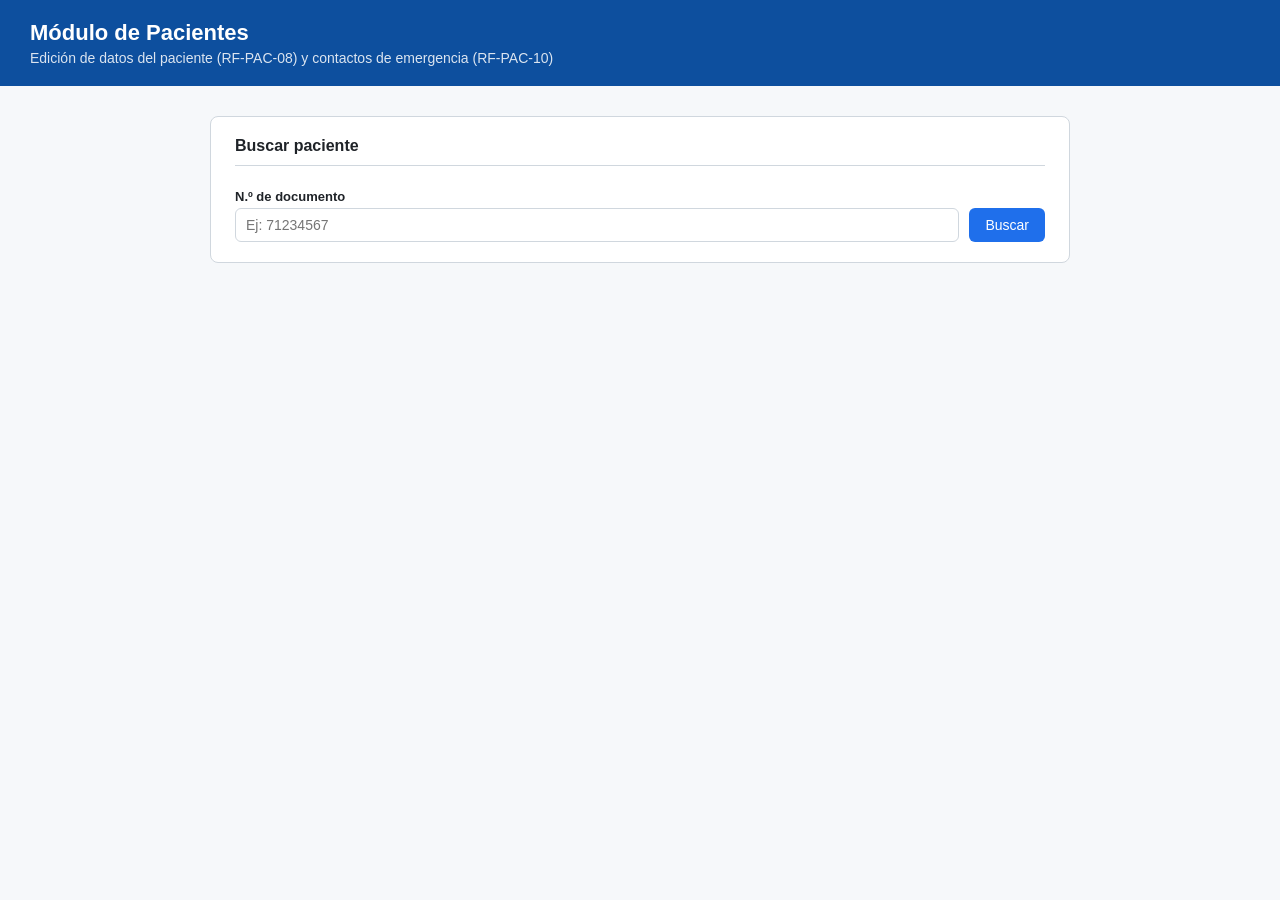
==== target/classes/static/index.html @ 1dc8c957 "soluciona errores en getEdad()" ====
<!DOCTYPE html>
<html lang="es">
<head>
<meta charset="UTF-8">
<meta name="viewport" content="width=device-width, initial-scale=1.0">
<title>Pacientes - Buscar</title>
<link rel="stylesheet" href="css/estilos.css">
</head>
<body>

<header>
    <h1>Módulo de Pacientes</h1>
    <p>Edición de datos del paciente (RF-PAC-08) y contactos de emergencia (RF-PAC-10)</p>
</header>

<main>
    <section>
        <h2>Buscar paciente</h2>
        <div class="fila-busqueda">
            <div>
                <label for="inputBusqueda">N.º de documento</label>
                <input id="inputBusqueda" type="text" placeholder="Ej: 71234567">
            </div>
            <button onclick="buscarPaciente()">Buscar</button>
        </div>
        <div id="mensajeBusqueda" class="mensaje"></div>
    </section>
</main>

<script src="js/comun.js"></script>
<script>
    async function buscarPaciente() {
        const documento = document.getElementById('inputBusqueda').value.trim();
        if (!documento) {
            mostrarMensaje('mensajeBusqueda', 'Ingresa un número de documento.', 'error');
            return;
        }
        try {
            const resp = await fetch(`${API_BASE}/documento/${encodeURIComponent(documento)}`);
            if (resp.status === 404) {
                mostrarMensaje('mensajeBusqueda', 'No se encontró ningún paciente con ese documento.', 'error');
                return;
            }
            if (!resp.ok) throw new Error('Error al buscar paciente');

            const paciente = await resp.json();
            irAPaciente(paciente.idPaciente);
        } catch (err) {
            mostrarMensaje('mensajeBusqueda', 'Error de conexión con la API: ' + err.message, 'error');
        }
    }

    document.getElementById('inputBusqueda').addEventListener('keydown', (e) => {
        if (e.key === 'Enter') buscarPaciente();
    });
</script>

</body>
</html>
---- target/classes/static/css/estilos.css ----
:root {
    --azul: #1f6feb;
    --azul-oscuro: #0d4f9e;
    --gris-borde: #d0d7de;
    --gris-fondo: #f6f8fa;
    --verde: #1a7f37;
    --rojo: #cf222e;
}
* { box-sizing: border-box; }
body {
    font-family: Segoe UI, Arial, sans-serif;
    background: var(--gris-fondo);
    margin: 0;
    padding: 0 0 60px 0;
    color: #1f2328;
}
header {
    background: var(--azul-oscuro);
    color: white;
    padding: 20px 30px;
}
header h1 { margin: 0; font-size: 22px; }
header p { margin: 4px 0 0; opacity: 0.85; font-size: 14px; }
nav.tabs {
    background: white;
    border-bottom: 1px solid var(--gris-borde);
    padding: 0 30px;
    display: flex;
    gap: 20px;
}
nav.tabs a {
    display: inline-block;
    padding: 12px 4px;
    color: #57606a;
    text-decoration: none;
    font-size: 14px;
    border-bottom: 2px solid transparent;
}
nav.tabs a.activo {
    color: var(--azul-oscuro);
    font-weight: 600;
    border-bottom-color: var(--azul);
}
main {
    max-width: 900px;
    margin: 30px auto;
    padding: 0 20px;
}
section {
    background: white;
    border: 1px solid var(--gris-borde);
    border-radius: 8px;
    padding: 20px 24px;
    margin-bottom: 24px;
}
section h2 {
    font-size: 16px;
    margin-top: 0;
    border-bottom: 1px solid var(--gris-borde);
    padding-bottom: 10px;
}
label {
    display: block;
    font-size: 13px;
    font-weight: 600;
    margin-bottom: 4px;
    margin-top: 10px;
}
input, select {
    width: 100%;
    padding: 8px 10px;
    border: 1px solid var(--gris-borde);
    border-radius: 6px;
    font-size: 14px;
}
.grid-2 {
    display: grid;
    grid-template-columns: 1fr 1fr;
    gap: 0 16px;
}
.grid-3 {
    display: grid;
    grid-template-columns: 1fr 1fr 1fr;
    gap: 0 16px;
}
.fila-busqueda {
    display: flex;
    gap: 10px;
    align-items: flex-end;
}
.fila-busqueda > div { flex: 1; }
button {
    background: var(--azul);
    color: white;
    border: none;
    padding: 9px 16px;
    border-radius: 6px;
    font-size: 14px;
    cursor: pointer;
    margin-top: 14px;
}
button:hover { background: var(--azul-oscuro); }
button.secundario {
    background: white;
    color: var(--azul);
    border: 1px solid var(--azul);
}
button.secundario:hover { background: #eef4ff; }
table {
    width: 100%;
    border-collapse: collapse;
    margin-top: 14px;
    font-size: 14px;
}
th, td {
    text-align: left;
    padding: 8px 10px;
    border-bottom: 1px solid var(--gris-borde);
}
th { background: var(--gris-fondo); }
.badge {
    display: inline-block;
    padding: 2px 8px;
    border-radius: 12px;
    font-size: 12px;
    font-weight: 600;
}
.badge.si { background: #dafbe1; color: var(--verde); }
.badge.no { background: #eee; color: #555; }
.mensaje {
    padding: 10px 14px;
    border-radius: 6px;
    margin-top: 12px;
    font-size: 14px;
    display: none;
}
.mensaje.ok { background: #dafbe1; color: var(--verde); display: block; }
.mensaje.error { background: #ffebe9; color: var(--rojo); display: block; }
.oculto { display: none; }
.accion-link {
    color: var(--azul);
    cursor: pointer;
    font-size: 13px;
    margin-right: 10px;
}
#infoPaciente {
    font-size: 14px;
    color: #57606a;
    margin-top: 4px;
}
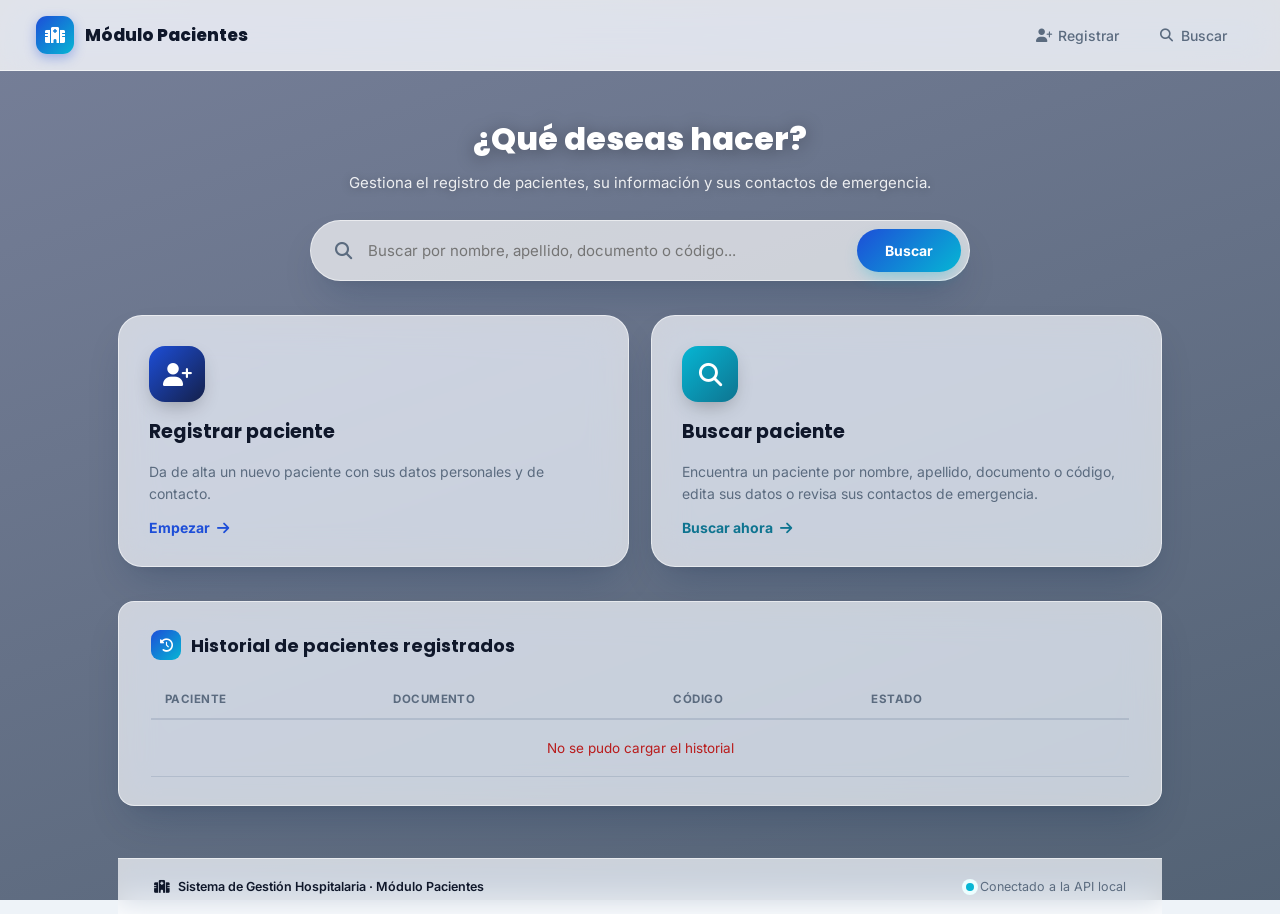
==== commit 2ee3d13a: "update changes" ====
--- a/target/classes/static/index.html
+++ b/target/classes/static/index.html
@@ -3,56 +3,125 @@
 <head>
 <meta charset="UTF-8">
 <meta name="viewport" content="width=device-width, initial-scale=1.0">
-<title>Pacientes - Buscar</title>
+<title>Pacientes - Inicio</title>
+<link rel="preconnect" href="https://fonts.googleapis.com">
+<link rel="preconnect" href="https://fonts.gstatic.com" crossorigin>
+<link href="https://fonts.googleapis.com/css2?family=Poppins:wght@600;700;800&family=Inter:wght@400;500;600;700&display=swap" rel="stylesheet">
+<link rel="stylesheet" href="https://cdnjs.cloudflare.com/ajax/libs/font-awesome/6.5.2/css/all.min.css">
 <link rel="stylesheet" href="css/estilos.css">
 </head>
 <body>
 
-<header>
-    <h1>Módulo de Pacientes</h1>
-    <p>Edición de datos del paciente (RF-PAC-08) y contactos de emergencia (RF-PAC-10)</p>
-</header>
+<div class="navbar">
+    <a href="index.html" class="logo">
+        <span class="icono"><i class="fa-solid fa-hospital"></i></span>
+        Módulo Pacientes
+    </a>
+    <nav>
+        <a href="registrar.html"><i class="fa-solid fa-user-plus"></i> Registrar</a>
+        <a href="buscar.html"><i class="fa-solid fa-magnifying-glass"></i> Buscar</a>
+    </nav>
+</div>
 
-<main>
-    <section>
-        <h2>Buscar paciente</h2>
-        <div class="fila-busqueda">
-            <div>
-                <label for="inputBusqueda">N.º de documento</label>
-                <input id="inputBusqueda" type="text" placeholder="Ej: 71234567">
-            </div>
-            <button onclick="buscarPaciente()">Buscar</button>
+<div class="contenido">
+    <div class="hero">
+        <h1>¿Qué deseas hacer?</h1>
+        <p>Gestiona el registro de pacientes, su información y sus contactos de emergencia.</p>
+
+        <form class="busqueda-hero" onsubmit="buscarDesdeHome(event)">
+            <i class="fa-solid fa-magnifying-glass"></i>
+            <input id="inputBusquedaHome" type="text" placeholder="Buscar por nombre, apellido, documento o código...">
+            <button type="submit">Buscar</button>
+        </form>
+    </div>
+
+    <div class="acciones-grid">
+        <a href="registrar.html" class="accion-card registrar">
+            <div class="icono-grande"><i class="fa-solid fa-user-plus"></i></div>
+            <h3>Registrar paciente</h3>
+            <p>Da de alta un nuevo paciente con sus datos personales y de contacto.</p>
+            <span class="ir">Empezar <i class="fa-solid fa-arrow-right"></i></span>
+        </a>
+
+        <a href="buscar.html" class="accion-card buscar">
+            <div class="icono-grande"><i class="fa-solid fa-magnifying-glass"></i></div>
+            <h3>Buscar paciente</h3>
+            <p>Encuentra un paciente por nombre, apellido, documento o código, edita sus datos o revisa sus contactos de emergencia.</p>
+            <span class="ir">Buscar ahora <i class="fa-solid fa-arrow-right"></i></span>
+        </a>
+    </div>
+
+    <div class="card">
+        <h2><i class="fa-solid fa-clock-rotate-left"></i> Historial de pacientes registrados</h2>
+        <div class="tabla-wrap">
+            <table class="historial">
+                <thead>
+                    <tr>
+                        <th>Paciente</th>
+                        <th>Documento</th>
+                        <th>Código</th>
+                        <th>Estado</th>
+                        <th></th>
+                    </tr>
+                </thead>
+                <tbody id="cuerpoHistorial">
+                    <tr><td colspan="5" style="color:#888; text-align:center; padding:24px;">Cargando pacientes...</td></tr>
+                </tbody>
+            </table>
         </div>
-        <div id="mensajeBusqueda" class="mensaje"></div>
-    </section>
-</main>
+    </div>
+
+    <div id="pieDePagina"></div>
+</div>
 
 <script src="js/comun.js"></script>
 <script>
-    async function buscarPaciente() {
-        const documento = document.getElementById('inputBusqueda').value.trim();
-        if (!documento) {
-            mostrarMensaje('mensajeBusqueda', 'Ingresa un número de documento.', 'error');
-            return;
-        }
+    function buscarDesdeHome(event) {
+        event.preventDefault();
+        const termino = document.getElementById('inputBusquedaHome').value.trim();
+        if (!termino) return;
+        window.location.href = `buscar.html?q=${encodeURIComponent(termino)}`;
+    }
+
+    async function cargarHistorial() {
+        const cuerpo = document.getElementById('cuerpoHistorial');
         try {
-            const resp = await fetch(`${API_BASE}/documento/${encodeURIComponent(documento)}`);
-            if (resp.status === 404) {
-                mostrarMensaje('mensajeBusqueda', 'No se encontró ningún paciente con ese documento.', 'error');
+            const resp = await fetch(API_BASE);
+            if (!resp.ok) throw new Error('No se pudo cargar el historial');
+            const pacientes = await resp.json();
+
+            if (pacientes.length === 0) {
+                cuerpo.innerHTML = `<tr><td colspan="5"><div class="vacio"><i class="fa-solid fa-folder-open"></i>Todavía no hay pacientes registrados.</div></td></tr>`;
                 return;
             }
-            if (!resp.ok) throw new Error('Error al buscar paciente');
 
-            const paciente = await resp.json();
-            irAPaciente(paciente.idPaciente);
+            cuerpo.innerHTML = '';
+            pacientes.forEach(p => {
+                const fila = document.createElement('tr');
+                fila.innerHTML = `
+                    <td>
+                        <div class="celda-paciente">
+                            <div class="avatar">${iniciales(p.nombres, p.apellidoPaterno)}</div>
+                            <span>${escapeHtml(p.nombres ?? '')} ${escapeHtml(p.apellidoPaterno ?? '')}</span>
+                        </div>
+                    </td>
+                    <td>${escapeHtml(p.numeroDocumento ?? '-')}</td>
+                    <td>${escapeHtml(p.codigoPaciente ?? '-')}</td>
+                    <td><span class="badge ${p.estado === 'Activo' ? 'si' : 'no'}">${escapeHtml(p.estado ?? '-')}</span></td>
+                    <td>
+                        <button class="icon-btn" title="Ver ficha" onclick="irAPaciente(${p.idPaciente})">
+                            <i class="fa-solid fa-arrow-right"></i>
+                        </button>
+                    </td>
+                `;
+                cuerpo.appendChild(fila);
+            });
         } catch (err) {
-            mostrarMensaje('mensajeBusqueda', 'Error de conexión con la API: ' + err.message, 'error');
+            cuerpo.innerHTML = `<tr><td colspan="5" style="color:#b91c1c; text-align:center; padding:20px;">${err.message}</td></tr>`;
         }
     }
 
-    document.getElementById('inputBusqueda').addEventListener('keydown', (e) => {
-        if (e.key === 'Enter') buscarPaciente();
-    });
+    cargarHistorial();
 </script>
 
 </body>
--- a/target/classes/static/css/estilos.css
+++ b/target/classes/static/css/estilos.css
@@ -1,150 +1,482 @@
 :root {
-    --azul: #1f6feb;
-    --azul-oscuro: #0d4f9e;
-    --gris-borde: #d0d7de;
-    --gris-fondo: #f6f8fa;
-    --verde: #1a7f37;
-    --rojo: #cf222e;
-}
+    --primary: #1d4ed8;
+    --primary-dark: #14204a;
+    --primary-light: #eef2ff;
+    --accent: #06b6d4;
+    --accent-dark: #0e7490;
+    --accent-light: #ecfeff;
+    --bg: #eef3f8;
+    --surface: #ffffff;
+    --border: rgba(15, 45, 80, .12);
+    --text: #0f172a;
+    --text-muted: #5b6b7f;
+    --success: #0d9488;
+    --success-bg: #dcfaf3;
+    --danger: #dc2626;
+    --danger-bg: #fee2e2;
+    --radius-sm: 10px;
+    --radius: 16px;
+    --radius-lg: 24px;
+    --glass-bg: rgba(255, 255, 255, .68);
+    --glass-border: rgba(255, 255, 255, .55);
+    --shadow: 0 1px 3px rgba(15, 23, 42, .08), 0 1px 2px rgba(15, 23, 42, .04);
+    --shadow-lg: 0 20px 40px -14px rgba(10, 40, 80, .28), 0 6px 14px -8px rgba(15, 23, 42, .1);
+}
+
 * { box-sizing: border-box; }
+html { min-height: 100%; }
+
+@keyframes entrarSuave {
+    from { opacity: 0; transform: translateY(14px); }
+    to { opacity: 1; transform: translateY(0); }
+}
+
 body {
-    font-family: Segoe UI, Arial, sans-serif;
-    background: var(--gris-fondo);
+    font-family: 'Inter', system-ui, -apple-system, 'Segoe UI', Arial, sans-serif;
     margin: 0;
-    padding: 0 0 60px 0;
-    color: #1f2328;
-}
-header {
-    background: var(--azul-oscuro);
-    color: white;
-    padding: 20px 30px;
-}
-header h1 { margin: 0; font-size: 22px; }
-header p { margin: 4px 0 0; opacity: 0.85; font-size: 14px; }
-nav.tabs {
-    background: white;
-    border-bottom: 1px solid var(--gris-borde);
-    padding: 0 30px;
-    display: flex;
-    gap: 20px;
-}
-nav.tabs a {
-    display: inline-block;
-    padding: 12px 4px;
-    color: #57606a;
+    padding: 0;
+    color: var(--text);
+    -webkit-font-smoothing: antialiased;
+    min-height: 100vh;
+    display: flex;
+    flex-direction: column;
+
+    background-color: var(--bg);
+    background-image:
+        linear-gradient(160deg, rgba(20, 32, 74, .55), rgba(10, 30, 55, .68)),
+        url("https://images.pexels.com/photos/6129870/pexels-photo-6129870.jpeg?auto=compress&cs=tinysrgb&w=1920");
+    background-size: cover;
+    background-position: center top;
+    background-repeat: no-repeat;
+    background-attachment: fixed;
+}
+
+h1, h2, h3 { font-family: 'Poppins', 'Inter', sans-serif; }
+
+/* ---------- NAVBAR ---------- */
+.navbar {
+    position: sticky;
+    top: 0;
+    z-index: 20;
+    background: rgba(255, 255, 255, .78);
+    backdrop-filter: blur(16px) saturate(180%);
+    -webkit-backdrop-filter: blur(16px) saturate(180%);
+    border-bottom: 1px solid var(--glass-border);
+    display: flex;
+    align-items: center;
+    justify-content: space-between;
+    padding: 16px 36px;
+}
+.navbar .logo {
+    display: flex;
+    align-items: center;
+    gap: 11px;
+    font-weight: 800;
+    font-size: 17px;
+    color: var(--text);
+    text-decoration: none;
+    font-family: 'Poppins', sans-serif;
+}
+.navbar .logo .icono {
+    width: 38px; height: 38px;
+    border-radius: 11px;
+    background: linear-gradient(135deg, var(--primary), var(--accent));
+    display: flex; align-items: center; justify-content: center;
+    color: white;
+    font-size: 16px;
+    box-shadow: 0 4px 12px rgba(29, 78, 216, .35);
+}
+.navbar nav {
+    display: flex;
+    gap: 6px;
+}
+.navbar nav a {
+    display: flex;
+    align-items: center;
+    gap: 7px;
+    padding: 9px 17px;
+    border-radius: 999px;
+    color: var(--text-muted);
     text-decoration: none;
     font-size: 14px;
-    border-bottom: 2px solid transparent;
-}
-nav.tabs a.activo {
-    color: var(--azul-oscuro);
+    font-weight: 500;
+    transition: background .18s ease, color .18s ease, transform .12s ease;
+}
+.navbar nav a i { font-size: 13px; width: 15px; text-align: center; }
+.navbar nav a:hover { background: rgba(29, 78, 216, .08); color: var(--primary-dark); transform: translateY(-1px); }
+.navbar nav a.activo { background: linear-gradient(135deg, var(--primary), var(--accent)); color: white; font-weight: 700; box-shadow: 0 4px 10px rgba(6, 182, 212, .3); }
+
+/* ---------- LAYOUT ---------- */
+.contenido {
+    flex: 1;
+    max-width: 1100px;
+    width: 100%;
+    margin: 0 auto;
+    padding: 44px 28px 0;
+}
+.hero { text-align: center; margin-bottom: 34px; animation: entrarSuave .5s ease both; }
+.hero h1 { font-size: 32px; margin: 0 0 10px; font-weight: 800; color: #ffffff; text-shadow: 0 2px 18px rgba(0,0,0,.35); }
+.hero p { color: rgba(255,255,255,.88); font-size: 15px; margin: 0; text-shadow: 0 1px 10px rgba(0,0,0,.3); }
+
+.busqueda-hero {
+    max-width: 660px;
+    margin: 28px auto 0;
+    display: flex;
+    gap: 10px;
+    background: var(--glass-bg);
+    backdrop-filter: blur(18px) saturate(180%);
+    -webkit-backdrop-filter: blur(18px) saturate(180%);
+    border: 1px solid var(--glass-border);
+    border-radius: 999px;
+    padding: 8px 8px 8px 24px;
+    box-shadow: var(--shadow-lg);
+}
+.busqueda-hero i { color: var(--text-muted); font-size: 17px; align-self: center; }
+.busqueda-hero input { border: none; background: transparent; padding: 12px 6px; font-size: 15px; }
+.busqueda-hero input:focus { box-shadow: none; }
+.busqueda-hero button { margin-top: 0; padding: 13px 28px; }
+
+.card {
+    background: var(--glass-bg);
+    backdrop-filter: blur(18px) saturate(180%);
+    -webkit-backdrop-filter: blur(18px) saturate(180%);
+    border: 1px solid var(--glass-border);
+    border-radius: var(--radius);
+    padding: 28px 32px;
+    margin-bottom: 26px;
+    box-shadow: var(--shadow-lg);
+    animation: entrarSuave .45s ease both;
+}
+.card h2 {
+    font-size: 18px;
+    margin: 0 0 20px;
+    font-weight: 700;
+    display: flex;
+    align-items: center;
+    gap: 10px;
+}
+.card h2 i {
+    color: white;
+    background: linear-gradient(135deg, var(--primary), var(--accent));
+    width: 30px; height: 30px;
+    border-radius: 9px;
+    display: inline-flex; align-items: center; justify-content: center;
+    font-size: 13px;
+}
+
+/* ---------- ACTION CARDS (home) ---------- */
+.acciones-grid { display: grid; grid-template-columns: 1fr 1fr; gap: 22px; margin-bottom: 34px; }
+
+.btn-volver {
+    background: rgba(255,255,255,.55);
+    color: var(--text-muted);
+    border: 1.5px solid var(--border);
+    box-shadow: none;
+    padding: 9px 18px;
+    font-size: 13.5px;
     font-weight: 600;
-    border-bottom-color: var(--azul);
-}
-main {
-    max-width: 900px;
-    margin: 30px auto;
-    padding: 0 20px;
-}
-section {
-    background: white;
-    border: 1px solid var(--gris-borde);
-    border-radius: 8px;
-    padding: 20px 24px;
-    margin-bottom: 24px;
-}
-section h2 {
-    font-size: 16px;
     margin-top: 0;
-    border-bottom: 1px solid var(--gris-borde);
-    padding-bottom: 10px;
-}
+    margin-bottom: 22px;
+}
+.btn-volver:hover { background: #fff; color: var(--primary-dark); border-color: var(--accent); transform: translateY(-1px); box-shadow: var(--shadow); }
+@media (max-width: 640px) { .acciones-grid { grid-template-columns: 1fr; } }
+.accion-card {
+    background: var(--glass-bg);
+    backdrop-filter: blur(18px) saturate(180%);
+    -webkit-backdrop-filter: blur(18px) saturate(180%);
+    border: 1px solid var(--glass-border);
+    border-radius: var(--radius-lg);
+    padding: 30px;
+    text-decoration: none;
+    color: var(--text);
+    display: flex;
+    flex-direction: column;
+    gap: 15px;
+    box-shadow: var(--shadow-lg);
+    transition: transform .22s cubic-bezier(.2,.8,.2,1), box-shadow .22s ease, border-color .22s ease;
+    animation: entrarSuave .5s ease both;
+}
+.accion-card:hover {
+    transform: translateY(-6px) scale(1.01);
+    box-shadow: 0 28px 50px -16px rgba(10, 40, 80, .38);
+    border-color: rgba(255,255,255,.9);
+}
+.accion-card .icono-grande {
+    width: 56px; height: 56px;
+    border-radius: 16px;
+    display: flex; align-items: center; justify-content: center;
+    color: white;
+    font-size: 23px;
+    box-shadow: 0 8px 20px -6px rgba(0,0,0,.3);
+}
+.accion-card.registrar .icono-grande { background: linear-gradient(135deg, var(--primary), var(--primary-dark)); }
+.accion-card.buscar .icono-grande { background: linear-gradient(135deg, var(--accent), var(--accent-dark)); }
+.accion-card h3 { margin: 0; font-size: 19px; }
+.accion-card p { margin: 0; color: var(--text-muted); font-size: 14px; line-height: 1.55; }
+.accion-card .ir { margin-top: auto; display: flex; align-items: center; gap: 7px; font-weight: 700; font-size: 14px; transition: gap .18s ease; }
+.accion-card:hover .ir { gap: 11px; }
+.accion-card.registrar .ir { color: var(--primary); }
+.accion-card.buscar .ir { color: var(--accent-dark); }
+
+/* ---------- FORM ---------- */
 label {
     display: block;
+    font-size: 12px;
+    font-weight: 700;
+    color: var(--text-muted);
+    margin-bottom: 6px;
+    margin-top: 16px;
+    text-transform: uppercase;
+    letter-spacing: .03em;
+}
+input, select {
+    width: 100%;
+    padding: 11px 13px;
+    border: 1.5px solid var(--border);
+    border-radius: var(--radius-sm);
+    font-size: 14px;
+    font-family: inherit;
+    background: rgba(255,255,255,.75);
+    transition: border-color .18s ease, box-shadow .18s ease, background .18s ease;
+}
+input:focus, select:focus {
+    outline: none;
+    border-color: var(--accent);
+    background: #fff;
+    box-shadow: 0 0 0 4px var(--accent-light);
+}
+.grid-2 { display: grid; grid-template-columns: 1fr 1fr; gap: 0 18px; }
+.grid-3 { display: grid; grid-template-columns: 1fr 1fr 1fr; gap: 0 18px; }
+@media (max-width: 640px) { .grid-2, .grid-3 { grid-template-columns: 1fr; } }
+
+.seccion-form {
+    font-size: 12px;
+    font-weight: 800;
+    color: var(--accent-dark);
+    text-transform: uppercase;
+    letter-spacing: .05em;
+    margin-top: 26px;
+    padding-top: 16px;
+    border-top: 1px dashed var(--border);
+}
+.seccion-form:first-child { margin-top: 0; padding-top: 0; border-top: none; }
+
+/* ---------- BUTTONS ---------- */
+button, .btn {
+    background: linear-gradient(135deg, var(--primary), var(--accent));
+    color: white;
+    border: none;
+    padding: 12px 22px;
+    border-radius: 999px;
+    font-size: 14px;
+    font-weight: 700;
+    font-family: inherit;
+    cursor: pointer;
+    margin-top: 20px;
+    display: inline-flex;
+    align-items: center;
+    gap: 8px;
+    transition: transform .16s cubic-bezier(.2,.8,.2,1), box-shadow .16s ease, filter .16s ease;
+    text-decoration: none;
+    box-shadow: 0 8px 18px -6px rgba(6, 182, 212, .45);
+}
+button:hover, .btn:hover { transform: translateY(-2px); box-shadow: 0 12px 24px -6px rgba(6, 182, 212, .55); filter: brightness(1.04); }
+button:active, .btn:active { transform: translateY(0) scale(.97); }
+button.secundario, .btn.secundario {
+    background: rgba(255,255,255,.6);
+    color: var(--primary-dark);
+    border: 1.5px solid var(--border);
+    box-shadow: none;
+}
+button.secundario:hover, .btn.secundario:hover { background: #fff; border-color: var(--accent); color: var(--accent-dark); transform: translateY(-2px); box-shadow: var(--shadow); }
+button i { font-size: 13px; }
+
+/* ---------- BUSCADOR (segmented control) ---------- */
+.fila-busqueda {
+    display: flex;
+    gap: 10px;
+    align-items: center;
+    background: rgba(255,255,255,.55);
+    border: 1.5px solid var(--border);
+    border-radius: 999px;
+    padding: 6px 6px 6px 20px;
+}
+.fila-busqueda i { flex-shrink: 0; color: var(--text-muted); }
+.fila-busqueda input { border: none; background: transparent; padding: 9px 4px; }
+.fila-busqueda input:focus { box-shadow: none; background: transparent; }
+.fila-busqueda button { margin-top: 0; padding: 11px 24px; }
+
+.filtros {
+    display: flex;
+    gap: 3px;
+    margin: 18px 0 6px;
+    background: rgba(15, 45, 80, .06);
+    border: 1px solid var(--border);
+    border-radius: 999px;
+    padding: 4px;
+}
+.filtro-pill {
+    flex: 1;
+    text-align: center;
+    padding: 9px 12px;
+    border-radius: 999px;
+    border: none;
+    background: transparent;
+    color: var(--text-muted);
     font-size: 13px;
     font-weight: 600;
-    margin-bottom: 4px;
-    margin-top: 10px;
-}
-input, select {
-    width: 100%;
-    padding: 8px 10px;
-    border: 1px solid var(--gris-borde);
-    border-radius: 6px;
-    font-size: 14px;
-}
-.grid-2 {
-    display: grid;
-    grid-template-columns: 1fr 1fr;
-    gap: 0 16px;
-}
-.grid-3 {
-    display: grid;
-    grid-template-columns: 1fr 1fr 1fr;
-    gap: 0 16px;
-}
-.fila-busqueda {
-    display: flex;
+    cursor: pointer;
+    transition: all .2s cubic-bezier(.2,.8,.2,1);
+    margin-top: 0;
+    box-shadow: none;
+    white-space: nowrap;
+}
+.filtro-pill:hover { color: var(--text); }
+.filtro-pill.activo {
+    background: linear-gradient(135deg, var(--primary), var(--accent));
+    color: white;
+    box-shadow: 0 6px 14px -4px rgba(6, 182, 212, .45);
+}
+
+/* ---------- RESULTADOS / LISTAS EN TARJETA ---------- */
+.lista-resultados { margin-top: 20px; display: flex; flex-direction: column; gap: 12px; }
+.item-resultado {
+    display: flex;
+    align-items: center;
+    gap: 16px;
+    padding: 16px 18px;
+    background: rgba(255,255,255,.5);
+    border: 1.5px solid var(--border);
+    border-radius: var(--radius);
+    transition: border-color .18s ease, box-shadow .18s ease, transform .18s ease, background .18s ease;
+}
+.item-resultado:hover { border-color: var(--accent); box-shadow: var(--shadow-lg); transform: translateY(-2px); background: rgba(255,255,255,.75); }
+.avatar {
+    width: 44px; height: 44px;
+    border-radius: 50%;
+    background: linear-gradient(135deg, var(--primary), var(--primary-dark));
+    color: white;
+    display: flex; align-items: center; justify-content: center;
+    font-weight: 700;
+    font-size: 15px;
+    flex-shrink: 0;
+    box-shadow: 0 4px 10px rgba(0,0,0,.15);
+}
+.avatar.contacto { background: linear-gradient(135deg, #d97706, #92400e); }
+.item-info { flex: 1; min-width: 0; }
+.item-info .nombre { font-weight: 700; font-size: 15.5px; }
+.item-info .meta { font-size: 13px; color: var(--text-muted); margin-top: 3px; }
+.item-acciones { display: flex; align-items: center; gap: 10px; flex-shrink: 0; }
+
+.badge {
+    display: inline-flex;
+    align-items: center;
+    padding: 4px 11px;
+    border-radius: 999px;
+    font-size: 12px;
+    font-weight: 700;
+}
+.badge.si { background: var(--success-bg); color: #0f766e; }
+.badge.no { background: rgba(91,107,127,.12); color: var(--text-muted); }
+
+.vacio { text-align: center; padding: 40px 20px; color: var(--text-muted); font-size: 14px; }
+.vacio i { display: block; font-size: 32px; margin-bottom: 14px; opacity: .35; }
+
+/* ---------- TABLA HISTORIAL ---------- */
+.tabla-wrap { overflow-x: auto; margin-top: 8px; }
+table.historial { width: 100%; border-collapse: collapse; font-size: 13.5px; }
+table.historial thead th {
+    text-align: left;
+    font-size: 11.5px;
+    text-transform: uppercase;
+    letter-spacing: .04em;
+    color: var(--text-muted);
+    padding: 12px 14px;
+    border-bottom: 2px solid var(--border);
+}
+table.historial tbody td { padding: 14px; border-bottom: 1px solid var(--border); vertical-align: middle; }
+table.historial tbody tr { transition: background .15s ease; }
+table.historial tbody tr:hover { background: rgba(6, 182, 212, .08); }
+table.historial .celda-paciente { display: flex; align-items: center; gap: 11px; }
+table.historial .avatar { width: 34px; height: 34px; font-size: 12px; }
+.icon-btn {
+    width: 34px; height: 34px;
+    border-radius: 50%;
+    display: inline-flex; align-items: center; justify-content: center;
+    background: var(--primary-light);
+    color: var(--primary-dark);
+    border: none;
+    cursor: pointer;
+    margin-top: 0;
+    box-shadow: none;
+    padding: 0;
+    transition: all .18s ease;
+}
+.icon-btn:hover { background: linear-gradient(135deg, var(--primary), var(--accent)); color: white; transform: scale(1.08); }
+
+/* ---------- MENSAJES ---------- */
+.mensaje {
+    display: none;
+    align-items: center;
+    gap: 9px;
+    padding: 13px 17px;
+    border-radius: var(--radius-sm);
+    margin-top: 16px;
+    font-size: 13.5px;
+    font-weight: 500;
+    animation: entrarSuave .3s ease both;
+}
+.mensaje.ok { background: var(--success-bg); color: #0f5132; display: flex; }
+.mensaje.error { background: var(--danger-bg); color: #7f1d1d; display: flex; }
+
+.oculto { display: none !important; }
+
+/* ---------- RESUMEN DE PACIENTE (ficha) ---------- */
+.resumen-paciente {
+    display: flex;
+    align-items: center;
+    gap: 20px;
+    padding: 24px 28px;
+    background: var(--glass-bg);
+    backdrop-filter: blur(18px) saturate(180%);
+    -webkit-backdrop-filter: blur(18px) saturate(180%);
+    border: 1px solid var(--glass-border);
+    border-radius: var(--radius-lg);
+    margin-bottom: 26px;
+    box-shadow: var(--shadow-lg);
+    animation: entrarSuave .45s ease both;
+}
+.resumen-paciente .avatar { width: 60px; height: 60px; font-size: 21px; }
+.resumen-paciente .datos { flex: 1; min-width: 0; }
+.resumen-paciente .datos h2 { margin: 0; font-size: 20px; border: none; padding: 0; }
+.resumen-paciente .datos .meta { color: var(--text-muted); font-size: 13.5px; margin-top: 5px; display: flex; gap: 12px; flex-wrap: wrap; align-items: center; }
+.resumen-paciente .cta { flex-shrink: 0; }
+
+/* ---------- FOOTER ---------- */
+footer.pie {
+    margin-top: 52px;
+    border-top: 1px solid var(--glass-border);
+    background: rgba(255, 255, 255, .7);
+    backdrop-filter: blur(14px) saturate(180%);
+    -webkit-backdrop-filter: blur(14px) saturate(180%);
+    padding: 20px 36px;
+    display: flex;
+    align-items: center;
+    justify-content: space-between;
+    flex-wrap: wrap;
     gap: 10px;
-    align-items: flex-end;
-}
-.fila-busqueda > div { flex: 1; }
-button {
-    background: var(--azul);
-    color: white;
-    border: none;
-    padding: 9px 16px;
-    border-radius: 6px;
-    font-size: 14px;
-    cursor: pointer;
-    margin-top: 14px;
-}
-button:hover { background: var(--azul-oscuro); }
-button.secundario {
-    background: white;
-    color: var(--azul);
-    border: 1px solid var(--azul);
-}
-button.secundario:hover { background: #eef4ff; }
-table {
-    width: 100%;
-    border-collapse: collapse;
-    margin-top: 14px;
-    font-size: 14px;
-}
-th, td {
-    text-align: left;
-    padding: 8px 10px;
-    border-bottom: 1px solid var(--gris-borde);
-}
-th { background: var(--gris-fondo); }
-.badge {
-    display: inline-block;
-    padding: 2px 8px;
-    border-radius: 12px;
-    font-size: 12px;
-    font-weight: 600;
-}
-.badge.si { background: #dafbe1; color: var(--verde); }
-.badge.no { background: #eee; color: #555; }
-.mensaje {
-    padding: 10px 14px;
-    border-radius: 6px;
-    margin-top: 12px;
-    font-size: 14px;
-    display: none;
-}
-.mensaje.ok { background: #dafbe1; color: var(--verde); display: block; }
-.mensaje.error { background: #ffebe9; color: var(--rojo); display: block; }
-.oculto { display: none; }
-.accion-link {
-    color: var(--azul);
-    cursor: pointer;
-    font-size: 13px;
-    margin-right: 10px;
-}
-#infoPaciente {
-    font-size: 14px;
-    color: #57606a;
-    margin-top: 4px;
-}
+    font-size: 12.5px;
+    color: var(--text-muted);
+}
+footer.pie .marca { display: flex; align-items: center; gap: 8px; font-weight: 600; color: var(--text); }
+footer.pie .estado { display: flex; align-items: center; gap: 6px; }
+footer.pie .punto {
+    width: 8px; height: 8px; border-radius: 50%;
+    background: var(--accent);
+    box-shadow: 0 0 0 4px var(--accent-light);
+    animation: latido 2s ease-in-out infinite;
+}
+@keyframes latido {
+    0%, 100% { box-shadow: 0 0 0 4px var(--accent-light); }
+    50% { box-shadow: 0 0 0 7px rgba(6, 182, 212, .18); }
+}
